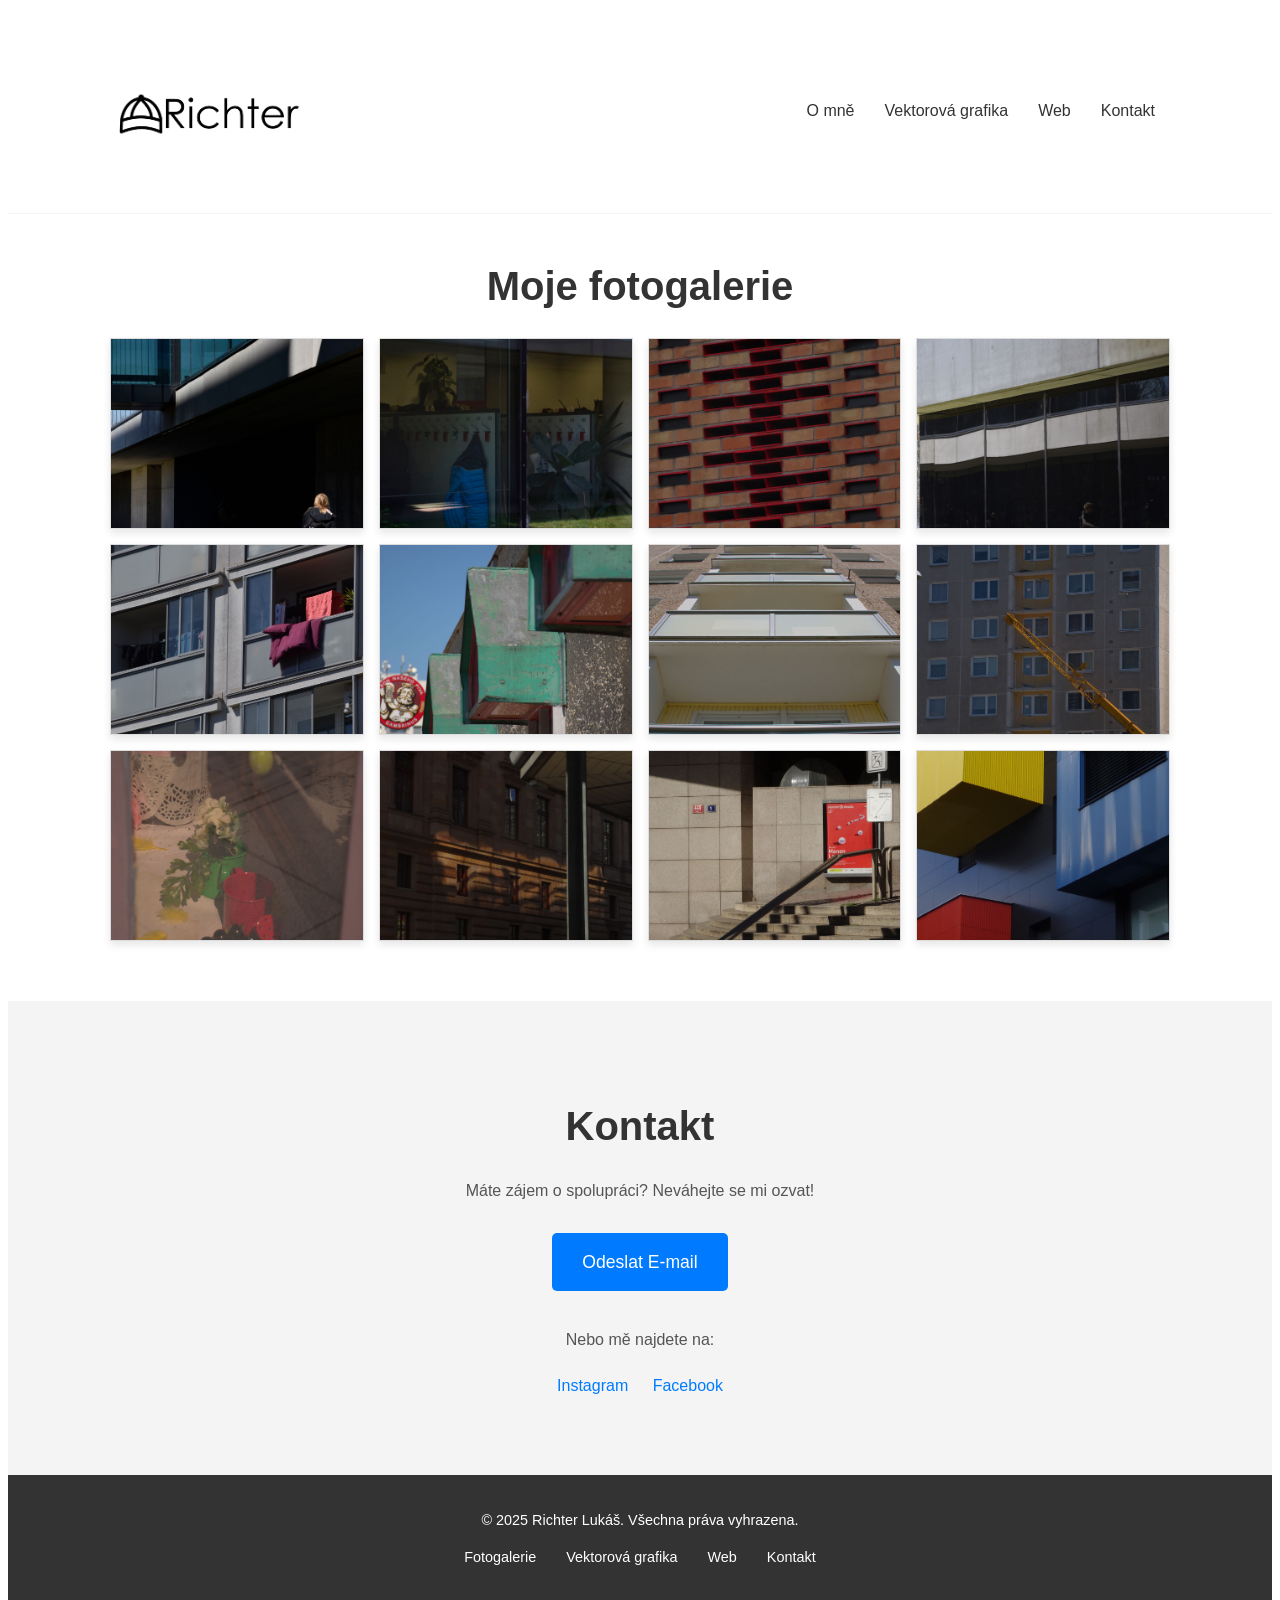
==== fotografie.html @ 65b39a0d "Add files via upload" ====
<!DOCTYPE html>
<html lang="cs">

<head>
  <meta charset="UTF-8">
  <meta name="viewport" content="width=device-width, initial-scale=1.0">
  <title>Flexbox Galerie</title>
  <link rel="stylesheet" href="styl3.css">
</head>

<body>
  <header>
    <div class="container1">
     <h1><img src="logotrans.png" alt=""class="logo"></h1>
      <nav>
        <ul>
          <li><a href="index.html">O mně</a></li>
          <li><a href="vektor.html">Vektorová grafika</a></li>
          <li><a href="web.html">Web</a></li>
          <li><a href="#contact">Kontakt</a></li>
        </ul>
      </nav> 
    </div>
  </header>

  <h1>Moje fotogalerie</h1>

  <div class="gallery" id="a">

    <a href="#img1" class="thumb">
      <div class="item"><img src="upraveny/_DSC0044.jpg" alt="Fotka 1"></div>
    </a>
    <a href="#img2" class="thumb">
      <div class="item"><img src="upraveny/_DSC0047.jpg" alt="Fotka 2"></div>
    </a>
    <a href="#img3" class="thumb">
      <div class="item"><img src="upraveny/DSC04408.jpg" alt="Fotka 3"></div>
    </a>

    <a href="#img4" class="thumb">
      <div class="item"><img src="upraveny/_DSC00522.jpg" alt="Fotka 4"></div>

    </a>
    <a href="#img5" class="thumb">
      <div class="item"><img src="upraveny/DSC_0101a.jpg" alt="Fotka 5"></div>

    </a>
    <a href="#img6" class="thumb">
      <div class="item"><img src="upraveny/photo (1).jpg" alt="Fotka 6"></div>

    </a>
    <a href="#img7" class="thumb">
      <div class="item"><img src="upraveny/photo (5).jpg" alt="Fotka 7"></div>

    </a>
    <a href="#img8" class="thumb">
      <div class="item"><img src="upraveny/photo (6).jpg" alt="Fotka 8"></div>

    </a>
    <a href="#img9" class="thumb">
      <div class="item"><img src="upraveny/photo (9).jpg" alt="Fotka 9"></div>

    </a>
    <a href="#img10" class="thumb">
      <div class="item"><img src="upraveny/DSC04358 - kopie.jpg" alt="Fotka 10"></div>

    </a>
    <a href="#img11" class="thumb">
      <div class="item"><img src="upraveny/DSC04360.jpg" alt="Fotka 11"></div>

    </a>
    <a href="#img12" class="thumb">
      <div class="item"><img src="upraveny/DSC04443.jpg" alt="Fotka 12"></div>

    </a>
  </div>

  <!-- velky obrazky a jejich -->
  <div id="img1" class="lightbox">
    <a href="#"><img src="upraveny/_DSC0044.jpg" alt="Fotka 1"></a>

  </div>

  <div id="img2" class="lightbox">
    <a href="#"><img src="upraveny/_DSC0047.jpg" alt="Fotka 2"></a>

  </div>

  <div id="img3" class="lightbox">
    <a href="#"><img src="upraveny/DSC04408.jpg" alt="Fotka 3"></a>


  </div>

  <div id="img4" class="lightbox">
    <a href="#"><img src="upraveny/_DSC00522.jpg" alt="Fotka 4"></a>

  </div>

  <div id="img5" class="lightbox">
    <a href="#"><img src="upraveny/DSC_0101a.jpg" alt="Fotka 5"></a>

  </div>

  <div id="img6" class="lightbox">
    <a href="#"><img src="upraveny/photo (1).jpg" alt="Fotka 6"></a>

  </div>

  <div id="img7" class="lightbox">
    <a href="#"> <img src="upraveny/photo (5).jpg" alt="Fotka 7"></a>

  </div>

  <div id="img8" class="lightbox">
    <a href="#"><img src="upraveny/photo (6).jpg" alt="Fotka 8"></a>

  </div>

  <div id="img9" class="lightbox">
    <a href="#"> <img src="upraveny/photo (9).jpg" alt="Fotka 9">
    </a>
  </div>

  <div id="img10" class="lightbox">
    <a href="#"> <img src="upraveny/DSC04358 - kopie.jpg" alt="Fotka 10">
    </a>
  </div>

  <div id="img11" class="lightbox">
    <a href="#"> <img src="upraveny/DSC04360.jpg" alt="Fotka 11">
    </a>
  </div>

  <div id="img12" class="lightbox">
    <a href="#"> <img src="upraveny/DSC04443.jpg" alt="Fotka 12">
    </a>
  </div>

  <section id="contact" class="contact">
    <div class="container">
        <h2>Kontakt</h2>
        <p>Máte zájem o spolupráci? Neváhejte se mi ozvat!</p>
        <a href="mailto:richter.luky@gmail.com" class="btn contact-btn">Odeslat E-mail</a>
        <p>Nebo mě najdete na:</p>
        <ul>
            <li><a href="https://www.instagram.com/lukas___richter/#" target="_blank">Instagram</a></li>
            <li><a href="https://www.facebook.com/profile.php?id=100012104806361" target="_blank">Facebook</a></li>
            </ul>
    </div>
</section>
<footer>
  <div class="container">
      <p>&copy; 2025 Richter Lukáš. Všechna práva vyhrazena.</p>
  </div>
  <div class="container">
            
            <nav class="dolninav">
                <ul> 
                    <li><a href="fotografie.html">Fotogalerie</a></li>
                    <li><a href="vektor.html">Vektorová grafika</a></li>
                    <li><a href="web.html">Web</a></li>
                    <li><a href="#contact">Kontakt</a></li>
                </ul>
            </nav>
        </div>
</footer>

</body>

</html>
---- styl3.css ----
/* Globální styly a reset z původního kódu */
:root {
    --primary-color: #333;
    --secondary-color: #555;
    --background-color: #f4f4f4;
    --white-color: #fff;
    --accent-color: #007bff; /* Použijte pro tlačítka/zvýraznění */
    --max-width: 1100px;
}
.logo{
    max-width: 200px;
    max-height: 200px;
}
/* --- Sekce Kontakt (Přidáno pro konzistenci designu) --- */
.contact {
    /* Použijte background-color pro vizuální oddělení */
    background: var(--background-color); 
    padding: 60px 0;
    text-align: center;
}

.contact h2 {
    /* Převzato z h2 sekcí */
    font-size: 2.5rem;
    margin-bottom: 20px;
    font-weight: 700;
}

.contact p {
    margin-bottom: 20px;
    color: var(--secondary-color);
}

/* Tlačítka (Buttons) */
.btn {
    display: inline-block;
    background: var(--accent-color);
    color: var(--white-color);
    padding: 10px 20px;
    text-decoration: none;
    border-radius: 5px;
    transition: background 0.3s;
    margin-top: 10px;
    border: none; /* Zajistí, že tlačítko nemá nechtěný rámeček */
}

.btn:hover {
    background: #0056b3;
}

.contact-btn {
    font-size: 1.1rem;
    padding: 15px 30px;
    margin-bottom: 20px;
}

.contact ul {
    list-style: none;
    padding: 0;
    margin-top: 15px;
}

.contact ul li {
    display: inline-block;
    margin: 0 10px;
}

.contact ul li a {
    color: var(--accent-color);
    text-decoration: none;
    transition: color 0.3s;
    font-weight: 500;
}

.contact ul li a:hover {
    color: var(--primary-color);
}

/* --- Patička (Footer) --- */
footer {
    background: var(--primary-color);
    color: var(--white-color);
    padding: 20px 0;
    text-align: center;
    font-size: 0.9rem;
}

footer .container {
    /* Centrování obsahu patičky, pokud má omezenou šířku */
    max-width: var(--max-width);
    margin: auto;
    padding: 0 20px;
}
.dolninav ul{
    text-align: center;
    justify-content: center;
}


.dolninav ul li a {
    color: var(--white-color);
    text-decoration: none;
    font-weight: 400;
    padding: 0 15px;
    transition: color 0.3s;
    text-align: center;
    
}

/* --- Responzivní úpravy pro Kontakt/Patičku --- */
@media (max-width: 768px) {
    .contact {
        padding: 40px 0;
    }
}
* {
    
    padding: 0;
    box-sizing: border-box;
}

body {
    font-family: 'Roboto', sans-serif;
    line-height: 1.6;
    background-color: var(--white-color);
    color: var(--primary-color);
}

/* Kontejner upraven na .container1 pro hlavičku dle vašeho HTML */
.container1 {
    max-width: var(--max-width);
    margin: auto;
    overflow: hidden;
    padding: 0 20px;
    
    /* Flexbox pro hlavičku */
    display: flex;
    justify-content: space-between;
    align-items: center;
}

/* --- Hlavička a Navigace --- */
header {
    background: var(--white-color);
    color: var(--primary-color);
    padding: 1rem 0;
    border-bottom: 1px solid var(--background-color);
    position: sticky; /* Zajišťuje, že navigace zůstane nahoře při scrollování */
    top: 0;
    z-index: 1000;
}

header h1 {
    font-weight: 700;
    font-size: 1.8rem;
}

nav ul {
    list-style: none;
    display: flex;
}

nav ul li a {
    color: var(--primary-color);
    text-decoration: none;
    font-weight: 400;
    padding: 0 15px;
    transition: color 0.3s;
}

nav ul li a:hover {
    color: var(--accent-color);
}

/* --- Styly pro galerii --- */
h1 {
    text-align: center;
    font-size: 2.5rem;
    margin: 40px 0 20px 0;
    font-weight: 700;
    color: var(--primary-color);
}

.gallery {
    /* Používáme CSS Grid pro efektivní a responzivní galerii */
    max-width: var(--max-width);
    margin: 0 auto 60px auto;
    padding: 0 20px;
    display: grid;
    grid-template-columns: repeat(auto-fit, minmax(250px, 1fr)); /* 250px je minimální šířka */
    gap: 15px;
}

.thumb {
    display: block;
    overflow: hidden;
    border: 1px solid #ddd;
    box-shadow: 0 4px 8px rgba(0, 0, 0, 0.1);
    transition: transform 0.3s, box-shadow 0.3s;
    background-color: var(--white-color);
}

.thumb:hover {
    transform: translateY(-5px);
    box-shadow: 0 10px 20px rgba(0, 0, 0, 0.2);
}

.item {
    width: 100%;
    /* Poměr stran 4:3 pro náhledy */
    aspect-ratio: 4 / 3; 
    overflow: hidden;
}

.item img {
    width: 100%;
    height: 100%;
    object-fit: cover; /* Zajišťuje, že obrázek pokryje celou plochu bez deformace */
    display: block;
    transition: transform 0.5s ease;
}

.thumb:hover img {
    transform: scale(1.05);
}

/* --- Lightbox pro zobrazení velkého obrázku --- */
.lightbox {
    position: fixed;
    top: 0;
    left: 0;
    width: 100%;
    height: 100%;
    background: rgba(0, 0, 0, 0.9);
    display: flex;
    justify-content: center;
    align-items: center;
    opacity: 0;
    pointer-events: none;
    transition: opacity 0.4s ease-in-out;
    z-index: 2000;
}

.lightbox:target {
    opacity: 1;
    pointer-events: auto;
}

.lightbox a {
    display: block;
    position: absolute;
    top: 0;
    left: 0;
    width: 100%;
    height: 100%;
    /* Cursor: Nastaven na zvětšení, ale kliknutí ve skutečnosti zavře, protože <a> vede ven z lightboxu */
    cursor: zoom-out; 
}

.lightbox img {
    
    object-fit: contain; /* Zajišťuje, že se velký obrázek vejde na obrazovku */
    display: block;
    max-width: 90%; /* Maximální šířka */
    max-height: 90vh; /* Maximální výška (vh = viewport height) */
    margin: auto;
    position: absolute;
    top: 50%;
    left: 50%;
    /* Vycentrování obrázku */
    transform: translate(-50%, -50%); 
    /* Čistý vzhled */
    box-shadow: 0 0 10px rgba(255, 255, 255, 0.3);
    border: 4px solid var(--white-color);
}

/* --- Responzivní design (Media Queries) --- */
@media (max-width: 768px) {
    /* Hlavička */
    header .container1 {
        flex-direction: column;
        text-align: center;
    }

    nav ul {
        margin-top: 10px;
        justify-content: center;
    }
    
    nav ul li a {
        padding: 5px 10px;
    }

    h1 {
        font-size: 2rem;
        margin: 30px 0 15px 0;
    }
    
    /* Galerie - menší mezery */
    .gallery {
        gap: 10px;
        margin-bottom: 40px;
    }
}

@media (max-width: 480px) {
    /* Menší zařízení */
    header h1 {
        font-size: 1.5rem;
    }
    
    nav ul {
        flex-direction: column;
        gap: 5px;
    }
    
    nav ul li a {
        padding: 5px;
        display: block;
    }
    
    /* Galerie - náhledy mohou být větší, pokud se nevejdou 2 */
    .gallery {
         grid-template-columns: 1fr; /* Jeden sloupec */
    }





    /*doplnek pro web*/
    /* --- Nový kontejner pro obsah --- */
.container {
    max-width: var(--max-width);
    margin: auto;
    overflow: hidden;
    padding: 0 20px;
}

/* --- Sekce Projektu --- */
.project-detail {
    padding: 60px 0;
    text-align: center;
    background: var(--white-color); /* Použijte bílé pozadí pro odlišení od background-color */
}

/* Hlavičky a popisek - převzato z původního stylu */
.project-detail h2 {
    font-size: 2.5rem;
    margin-bottom: 20px;
    font-weight: 700;
}

.project-detail .section-description {
    margin-bottom: 40px;
    font-size: 1.1rem;
    color: var(--secondary-color);
    max-width: 800px;
    margin-left: auto;
    margin-right: auto;
}

/* Rozvržení jednotlivých prvků projektu (obrázek + text) */
.project-feature {
    display: flex;
    align-items: center; /* Zarovná vertikálně na střed */
    gap: 40px;
    margin-bottom: 80px;
    text-align: left; /* Text uvnitř bloku bude zarovnán vlevo */
}

/* Reverzní pořadí pro střídání rozložení (obrázek vpravo) */
.project-feature.reverse {
    flex-direction: row-reverse;
}

.screenshot-wrapper {
    flex: 1; /* Zabere polovinu šířky */
    min-width: 300px; /* Minimální šířka, aby se obrázek příliš nezmenšil */
    padding: 20px;
    background: var(--background-color);
    border-radius: 8px;
    box-shadow: 0 8px 16px rgba(0, 0, 0, 0.1);
}

.screenshot {
    width: 100%;
    height: auto;
    display: block;
    border-radius: 5px;
    border: 1px solid #ddd;
}

.description-block {
    flex: 1; /* Zabere polovinu šířky */
    padding: 10px 0;
}

.description-block h3 {
    font-size: 1.8rem;
    color: var(--accent-color);
    margin-bottom: 15px;
}

.description-block p {
    margin-bottom: 15px;
    color: var(--secondary-color);
}

.description-block ul {
    list-style: disc;
    margin-left: 20px;
    color: var(--secondary-color);
}

.description-block ul li {
    margin-bottom: 5px;
}

/* Aktivní odkaz v navigaci */
nav ul li a.active {
    color: var(--accent-color);
    font-weight: 700;
    border-bottom: 2px solid var(--accent-color);
}


/* --- Responzivní úpravy pro projekt --- */
@media (max-width: 900px) {
    /* Změna na vertikální rozložení na menších obrazovkách */
    .project-feature,
    .project-feature.reverse {
        flex-direction: column;
        gap: 20px;
        margin-bottom: 60px;
    }

    .screenshot-wrapper {
        min-width: 100%;
        padding: 15px;
    }
    
    .description-block {
        text-align: center;
    }

    .description-block ul {
        margin-left: auto;
        margin-right: auto;
        width: fit-content;
        text-align: left;
    }
}

}
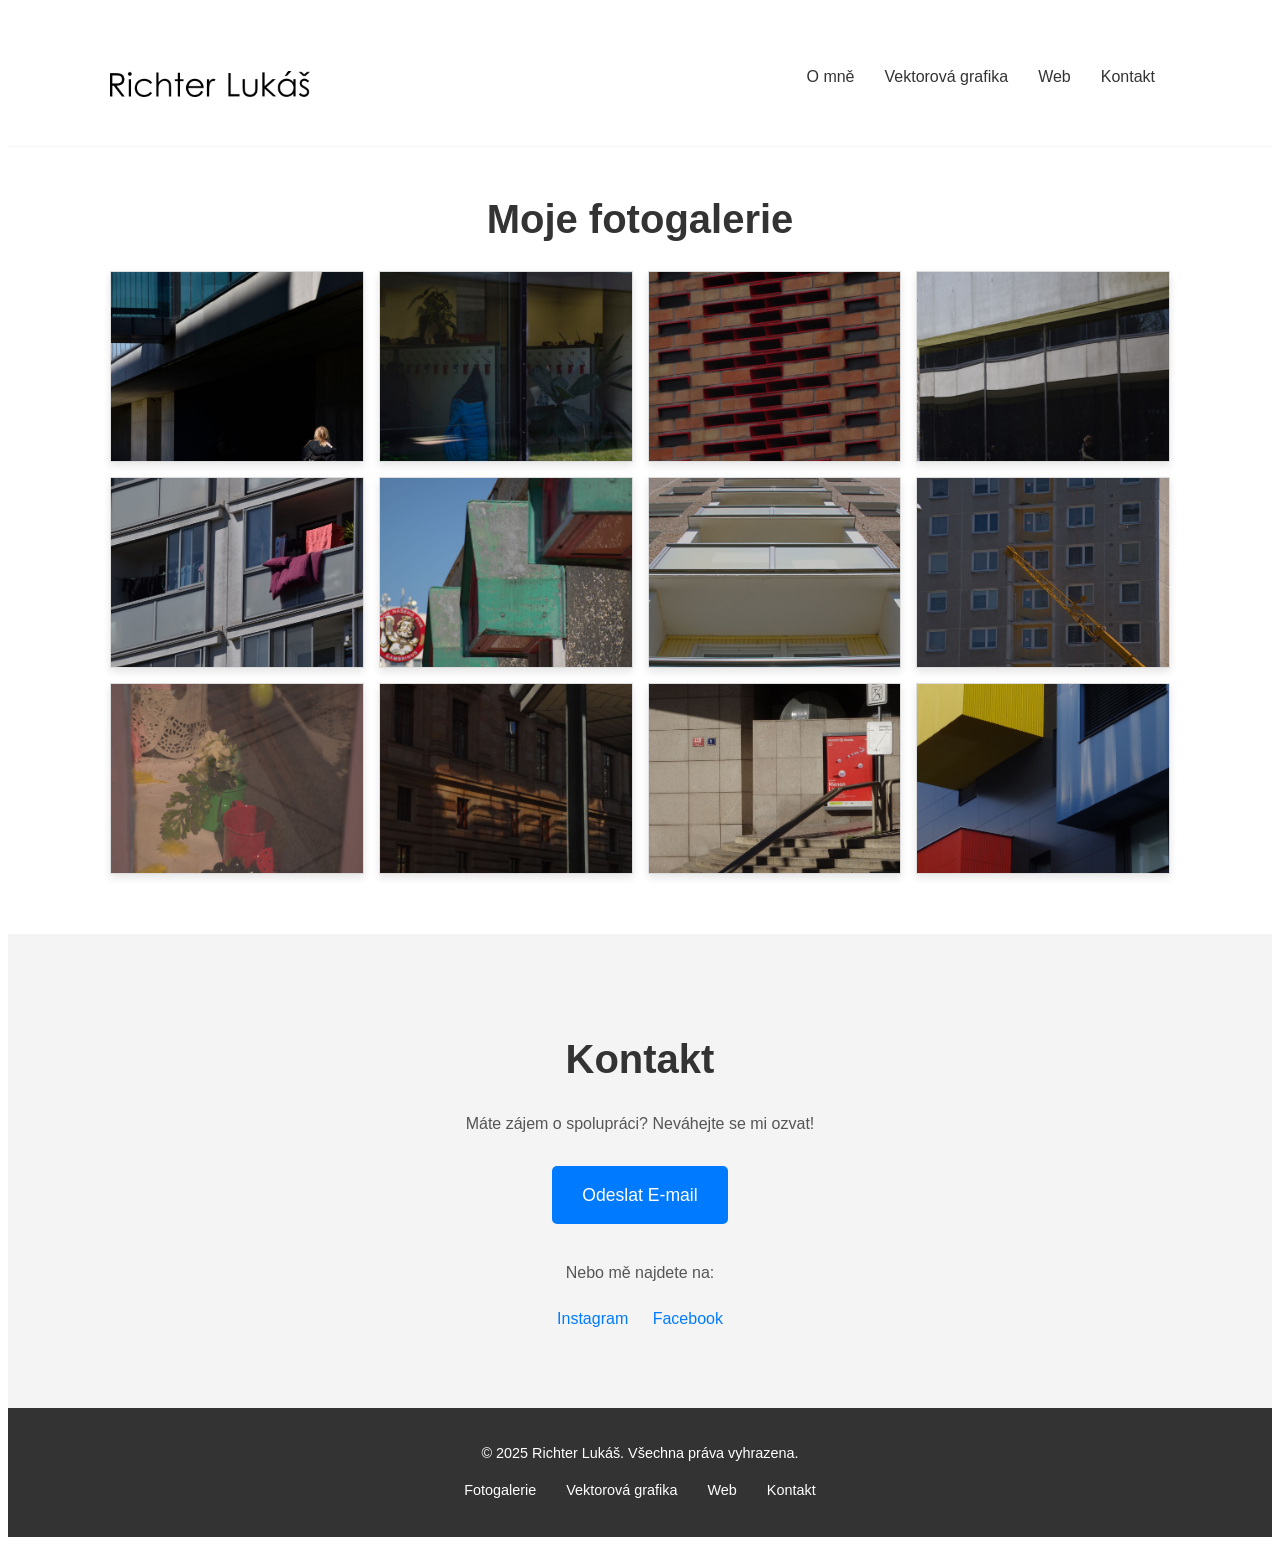
==== commit 633881a2: "Update fotografie.html" ====
--- a/fotografie.html
+++ b/fotografie.html
@@ -11,7 +11,7 @@
 <body>
   <header>
     <div class="container1">
-     <h1><img src="logotrans.png" alt=""class="logo"></h1>
+     <h1><img src="logotext.png" alt=""class="logo"></h1>
       <nav>
         <ul>
           <li><a href="index.html">O mně</a></li>
@@ -28,17 +28,17 @@
   <div class="gallery" id="a">
 
     <a href="#img1" class="thumb">
-      <div class="item"><img src="upraveny/_DSC0044.jpg" alt="Fotka 1"></div>
+      <div class="item"><img src="upraveny/DSC0044.jpg" alt="Fotka 1"></div>
     </a>
     <a href="#img2" class="thumb">
-      <div class="item"><img src="upraveny/_DSC0047.jpg" alt="Fotka 2"></div>
+      <div class="item"><img src="upraveny/DSC0047.jpg" alt="Fotka 2"></div>
     </a>
     <a href="#img3" class="thumb">
       <div class="item"><img src="upraveny/DSC04408.jpg" alt="Fotka 3"></div>
     </a>
 
     <a href="#img4" class="thumb">
-      <div class="item"><img src="upraveny/_DSC00522.jpg" alt="Fotka 4"></div>
+      <div class="item"><img src="upraveny/DSC00522.jpg" alt="Fotka 4"></div>
 
     </a>
     <a href="#img5" class="thumb">
@@ -77,12 +77,12 @@
 
   <!-- velky obrazky a jejich -->
   <div id="img1" class="lightbox">
-    <a href="#"><img src="upraveny/_DSC0044.jpg" alt="Fotka 1"></a>
+    <a href="#"><img src="upraveny/DSC0044.jpg" alt="Fotka 1"></a>
 
   </div>
 
   <div id="img2" class="lightbox">
-    <a href="#"><img src="upraveny/_DSC0047.jpg" alt="Fotka 2"></a>
+    <a href="#"><img src="upraveny/DSC0047.jpg" alt="Fotka 2"></a>
 
   </div>
 
@@ -93,7 +93,7 @@
   </div>
 
   <div id="img4" class="lightbox">
-    <a href="#"><img src="upraveny/_DSC00522.jpg" alt="Fotka 4"></a>
+    <a href="#"><img src="upraveny/DSC00522.jpg" alt="Fotka 4"></a>
 
   </div>
 
@@ -168,4 +168,6 @@
 
 </body>
 
-</html>+
+</html>
+
--- a/styl3.css
+++ b/styl3.css
@@ -112,6 +112,7 @@
     .contact {
         padding: 40px 0;
     }
+   
 }
 * {
     
@@ -277,6 +278,12 @@
 /* --- Responzivní design (Media Queries) --- */
 @media (max-width: 768px) {
     /* Hlavička */
+    header{
+        position: relative;
+    }
+    body {
+        padding-top: 0;
+    }
     header .container1 {
         flex-direction: column;
         text-align: center;
